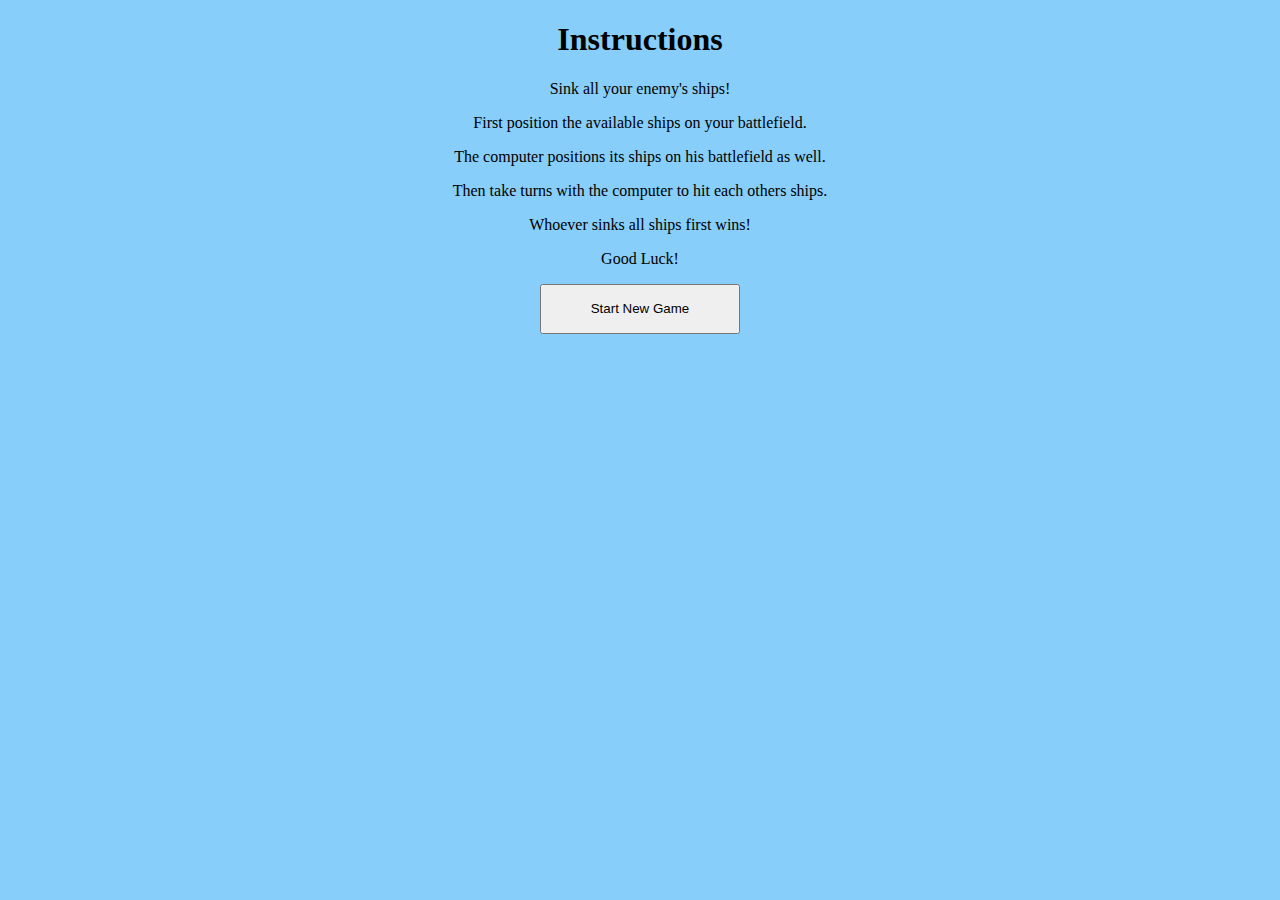
==== HTML5Application/public_html/instructions.html @ ac38ae75 "Merge efd8fda7c5b96df4645fcab7122728415f712489 into 325eed3ef8fc126bdb61775e23d448225d05478f" ====
<!DOCTYPE html>
<html>
    <style>

    body {
        background-color: lightskyblue;
        background-repeat: no-repeat;
        background-attachment: fixed;
        background-position: top center;
        text-align: center;
    }
    </style>
    <h1> Instructions</h1>

	<body>
        <audio autoplay="true" loop>
        <source src="background_music.mp3" type="audio/mpeg">
         Your browser does not support the audio element.
        </audio>
                <p>Sink all your enemy's ships!</p>
                <p>First  position the available ships on your battlefield.</p> 
                <p>The computer positions its ships on his battlefield as well. </p>
                <p>Then take turns with the computer to hit each others ships. </p>
                <p>Whoever sinks all ships first wins!</p>
                
                <p>Good Luck!</p>
                
                <form action="Settings.html" method="get">
                <p><input type="Submit" value="Start New Game" style="height:50px; width:200px"/></p>
                </form>
	

	</body>

</html>
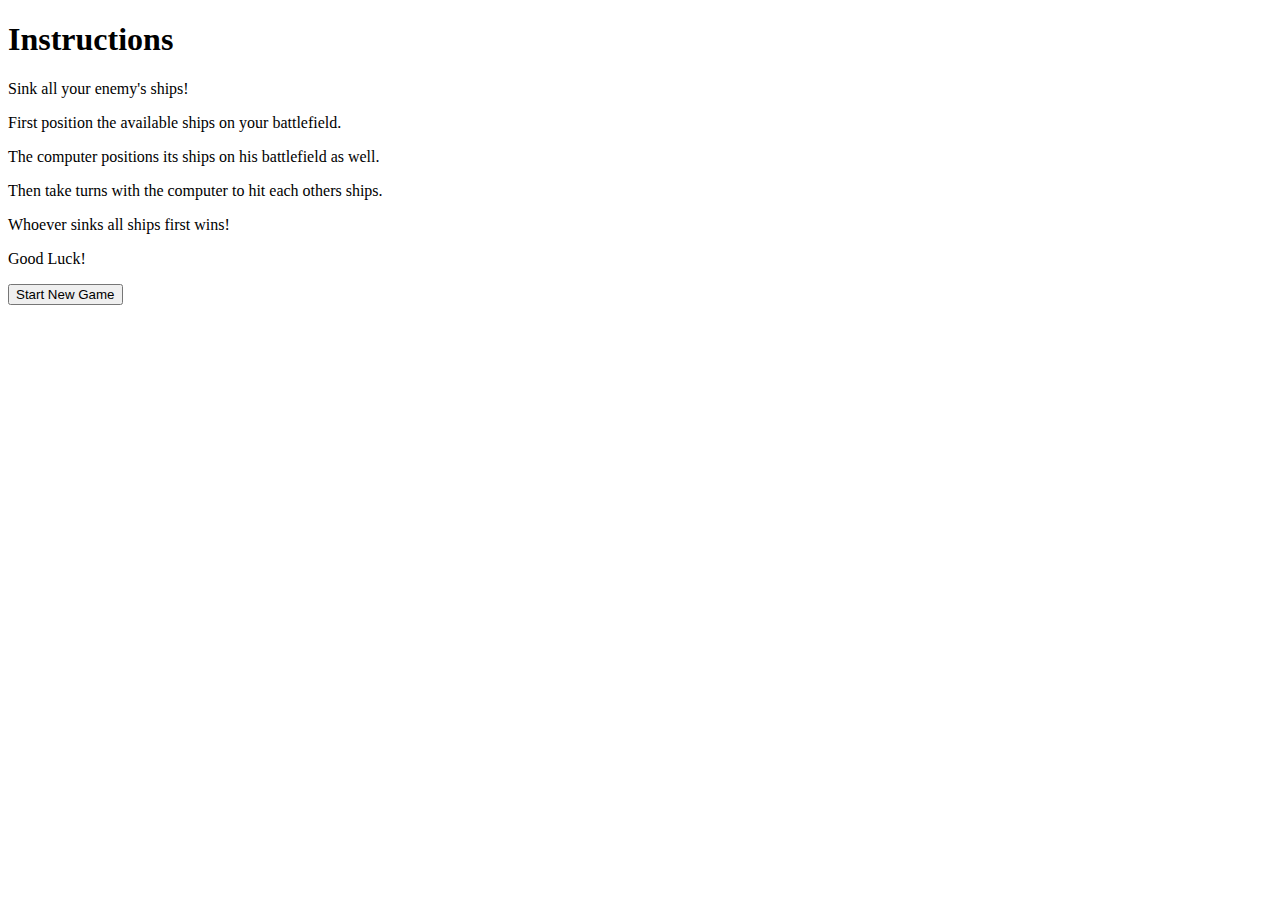
==== commit 2aa1e073: "Added media folder, Updated readme, updated media references to new file path." ====
--- a/HTML5Application/public_html/instructions.html
+++ b/HTML5Application/public_html/instructions.html
@@ -1,42 +1,39 @@
-<!DOCTYPE html>
-<html>
-    <style>
-
-    body {
-        background-color: lightskyblue;
-        background-repeat: no-repeat;
-        background-attachment: fixed;
-        background-position: top center;
-        text-align: center;
-    }
-    </style>
-    <h1> Instructions</h1>
-
-	<body>
-        <audio autoplay="true" loop>
-        <source src="background_music.mp3" type="audio/mpeg">
-         Your browser does not support the audio element.
-        </audio>
+
+<!DOCTYPE html>
+<!DOCTYPE html>
+<html>
+    <head><link rel="stylesheet" href="instructions.css"></head>
+   
+    <h1> Instructions</h1>
+
+	<body>
+         <div class ="instructions">
+         <div class ="form">
                 <p>Sink all your enemy's ships!</p> -
+
                 <p>First  position the available ships on your battlefield.</p>- 
+ 
                 <p>The computer positions its ships on his battlefield as well. </p>-
+
                 <p>Then take turns with the computer to hit each others ships. </p>-
+
                 <p>Whoever sinks all ships first wins!</p>-
-                
+
+                
                 <p>Good Luck!</p>-
-                
-                <form action="Settings.html" method="get">
-                <p><input type="Submit" value="Start New Game" style="height:50px; width:200px"/></p>
-                </form>
-	
-
-	</body>
-
+
+                
+                <form action="Settings.html" method="get">
+             
+                <p><input type="Submit" value="Start New Game"/></p>
+                </form>
+	
+
+	</body>
+
+        
+        <audio autoplay  loop>
+        <source src="media/background_music.mp3" type="audio/mpeg">
+
 </html>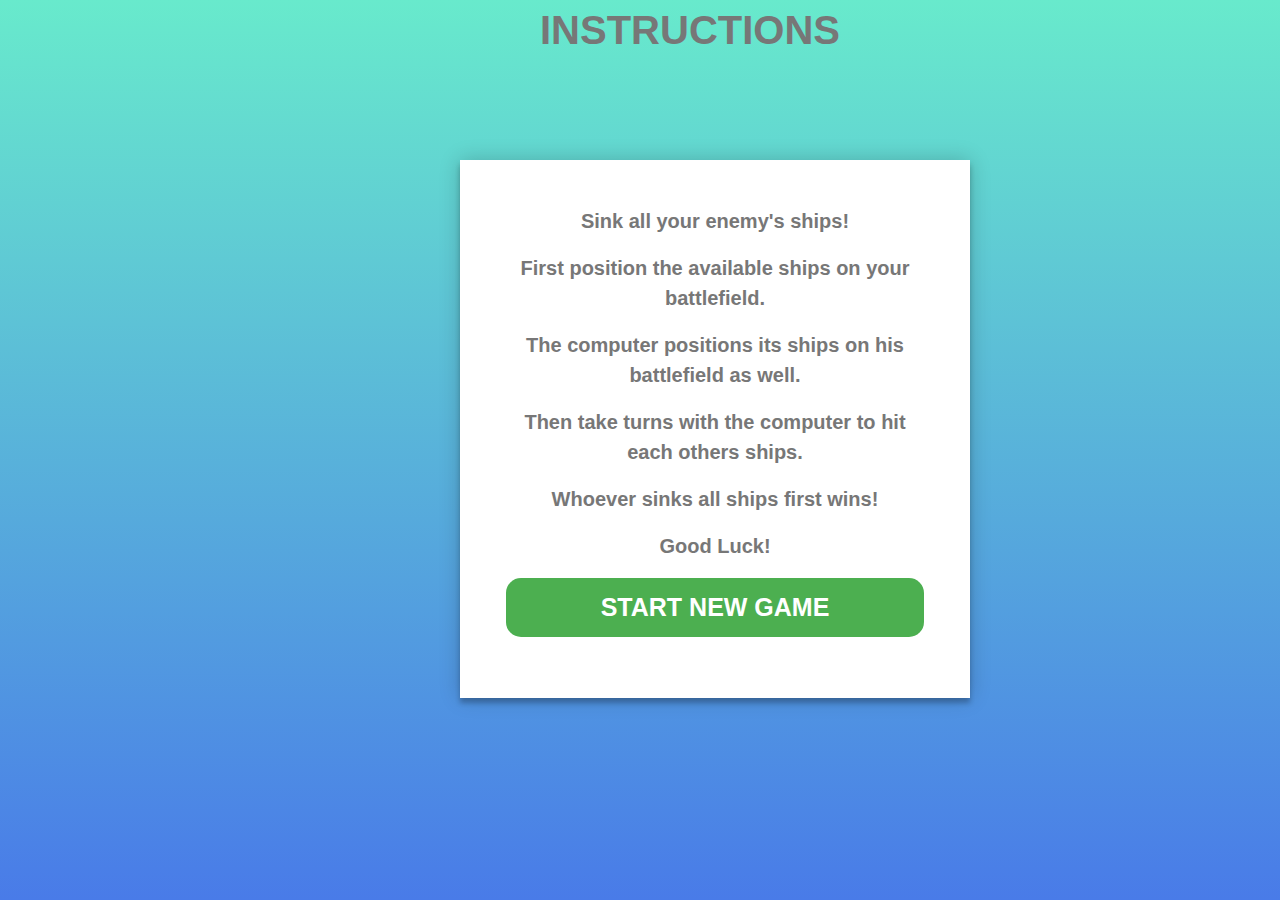
==== commit 0654d4b9: "Merge pull request #55 from CharlRoche/charlotte3" ====
--- a/HTML5Application/public_html/instructions.html
+++ b/HTML5Application/public_html/instructions.html
@@ -34,6 +34,6 @@
 
         
         <audio autoplay  loop>
-        <source src="media/background_music.mp3" type="audio/mpeg">
+        <source src="background_music.mp3" type="audio/mpeg">
 
 </html>--- a/HTML5Application/public_html/instructions.css
+++ b/HTML5Application/public_html/instructions.css
@@ -0,0 +1,89 @@
+/*
+To change this license header, choose License Headers in Project Properties.
+To change this template file, choose Tools | Templates
+and open the template in the editor.
+*/
+/* 
+    Created on : 24-Nov-2016, 22:01:32
+    Author     : DABIODUN
+*/
+html {
+  font-size: 100%;
+  line-height: 1.5;
+  height: 100%;
+}
+h1{ 
+    display: block;
+    font-size: 40px;
+    margin: auto;
+    text-align: center;
+     font-family: "Roboto", sans-serif;
+    text-transform: uppercase;
+    margin-right: -100px
+}
+
+
+body {
+  position: relative;
+  margin: 0;
+  min-height: 90%;
+  background: linear-gradient(to bottom, #68EACC 0%, #497BE8 100%);
+  color: #777;
+}
+
+
+.instructions {
+  width: 360px;
+  padding: 100px 50px;
+  margin: auto;
+ display: block;
+    position: relative;
+}
+
+.form {
+    
+  z-index: 1;
+  background: #FFFFFF;
+  width: 420px;
+  margin: auto;
+  padding: 45px;
+  text-align: center;
+  box-shadow: 0 0 20px 0 rgba(0, 0, 0, 0.2), 0 5px 5px 0 rgba(0, 0, 0, 0.24);
+}
+
+p {
+  font-family: "Roboto", sans-serif;
+  width: 100%;
+  border: 0;
+  margin: 0 0 15px;
+  padding: 1px;
+  box-sizing: border-box;
+  font-size: 20px;
+  
+  font-weight: bold;
+      
+}
+
+input[type=Submit] {
+  font-family: "Roboto", sans-serif;
+  text-transform: uppercase;
+  outline: 0;
+  background: #4CAF50;
+  width: 100%;
+  border: none;
+  padding: 15px;
+  color: white;
+  font-size: 25px;
+  font-weight: bold;
+  cursor: pointer;
+  border-radius: 15px;
+  position: relative;
+  -webkit-transition: all 0.3 ease;
+ 
+ 
+}
+
+
+
+    
+    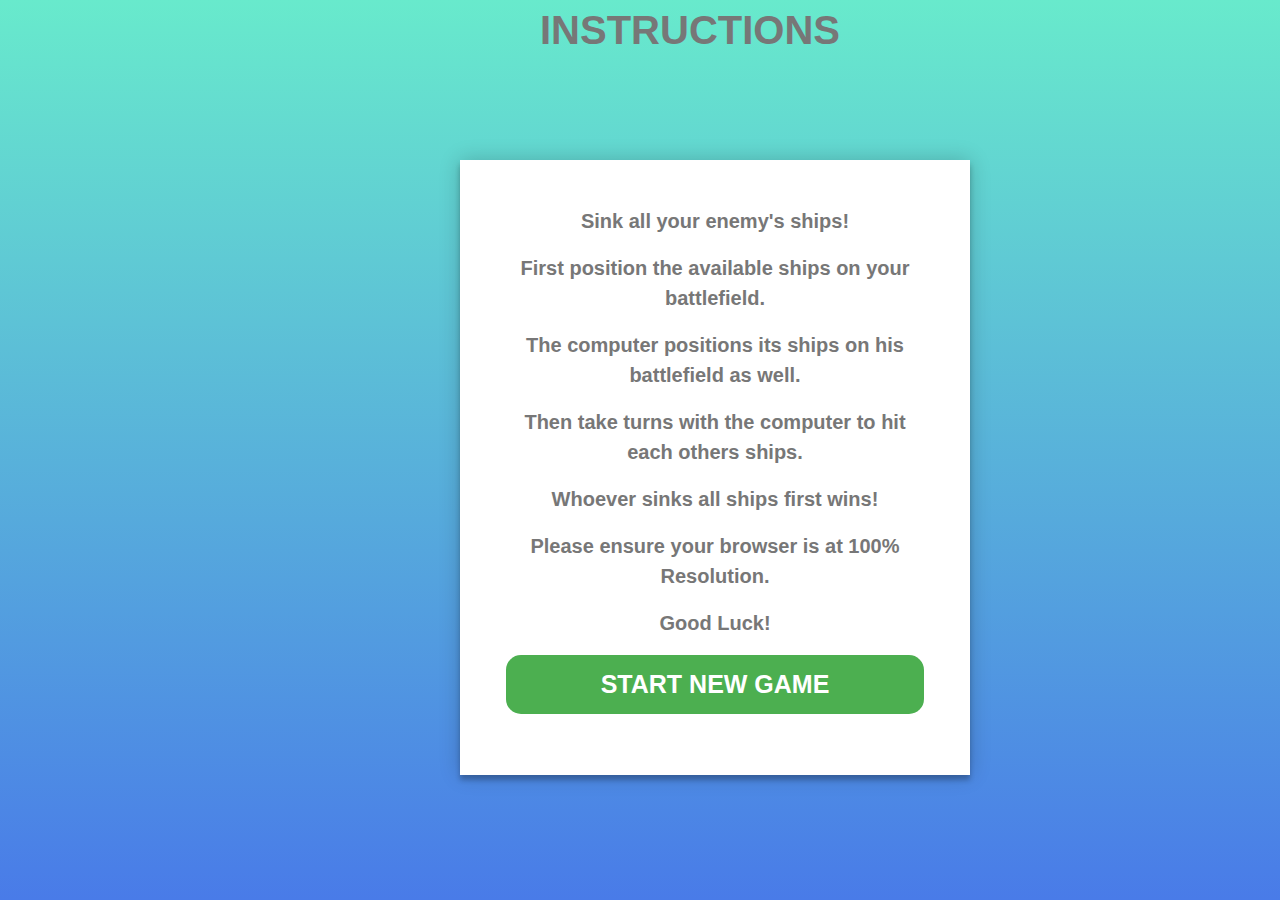
==== commit 45fe8084: "included resolution info within the instructions" ====
--- a/HTML5Application/public_html/instructions.html
+++ b/HTML5Application/public_html/instructions.html
@@ -20,7 +20,7 @@
 
                 <p>Whoever sinks all ships first wins!</p> 
-                
+                <p>Please ensure your browser is at 100% Resolution. </p>
                 <p>Good Luck!</p> 
                 
@@ -34,6 +34,6 @@
 
         
         <audio autoplay  loop>
-        <source src="background_music.mp3" type="audio/mpeg">
+        <source src="media/background_music.mp3" type="audio/mpeg">
 
 </html>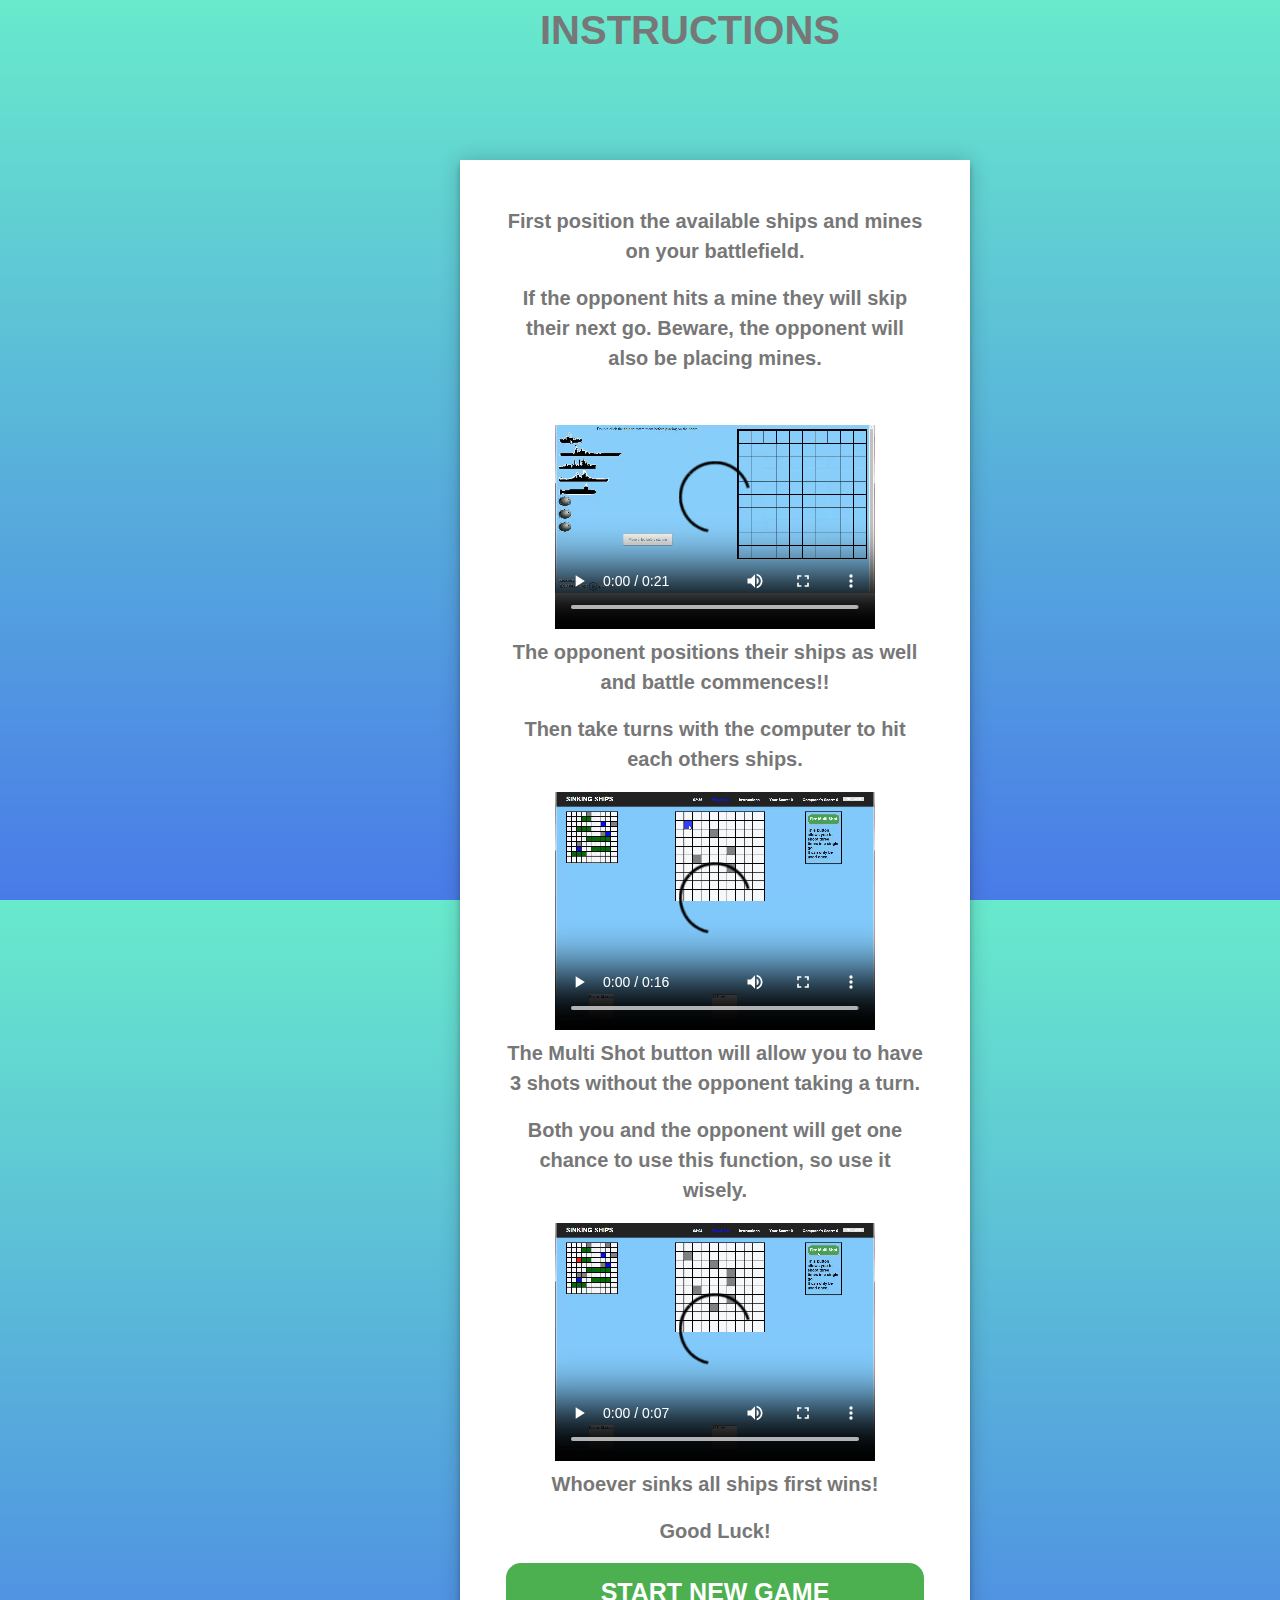
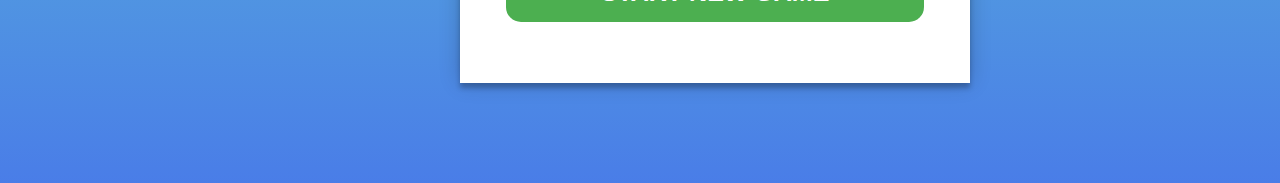
==== commit 64b9244a: "Menu bar added in" ====
--- a/HTML5Application/public_html/instructions.html
+++ b/HTML5Application/public_html/instructions.html
@@ -7,20 +7,44 @@
     <h1> Instructions</h1>
 
 	<body>
+            
+        <audio autoplay="true" loop>
+        <source src="media/Background_music.mp3" type="audio/mpeg">
+         Your browser does not support the audio element.
+        </audio>
+            
          <div class ="instructions">
          <div class ="form">
-                <p>Sink all your enemy's ships!</p>--
-                <p>First  position the available ships on your battlefield.</p>- 
-                <p>The computer positions its ships on his battlefield as well. </p>+                <p>First  position the available ships and mines on your battlefield.</p>
+                <p>If the opponent hits a mine they will skip their next go. Beware, the opponent will also be placing mines.</p>
+                
+                +<video width="320" height="240" controls>
+                 <source src="media/Place Ships.mp4" type="video/mp4">
+                Your browser does not support the video tag.
+                </video>
+                
+                <p>The opponent positions their ships as well and battle commences!!</p> 
                 <p>Then take turns with the computer to hit each others ships. </p> 
+                
+                <video width="320" height="240" controls>
+                 <source src="media/Play Game.mp4" type="video/mp4">
+                Your browser does not support the video tag.
+                </video>
+                
+                <p>The Multi Shot button will allow you to have 3 shots without the opponent taking a turn.</p>
+                <p>Both you and the opponent will get one chance to use this function, so use it wisely.</p>
+                
+                <video width="320" height="240" controls>
+                 <source src="media/Multishot.mp4" type="video/mp4">
+                Your browser does not support the video tag.
+                </video>
+                
                 <p>Whoever sinks all ships first wins!</p> 
-                <p>Please ensure your browser is at 100% Resolution. </p>
+                
                 <p>Good Luck!</p> 
                 
@@ -31,9 +55,8 @@
 	
 
 	</body>
-
         
-        <audio autoplay  loop>
-        <source src="media/background_music.mp3" type="audio/mpeg">
+        
+        
 
 </html>